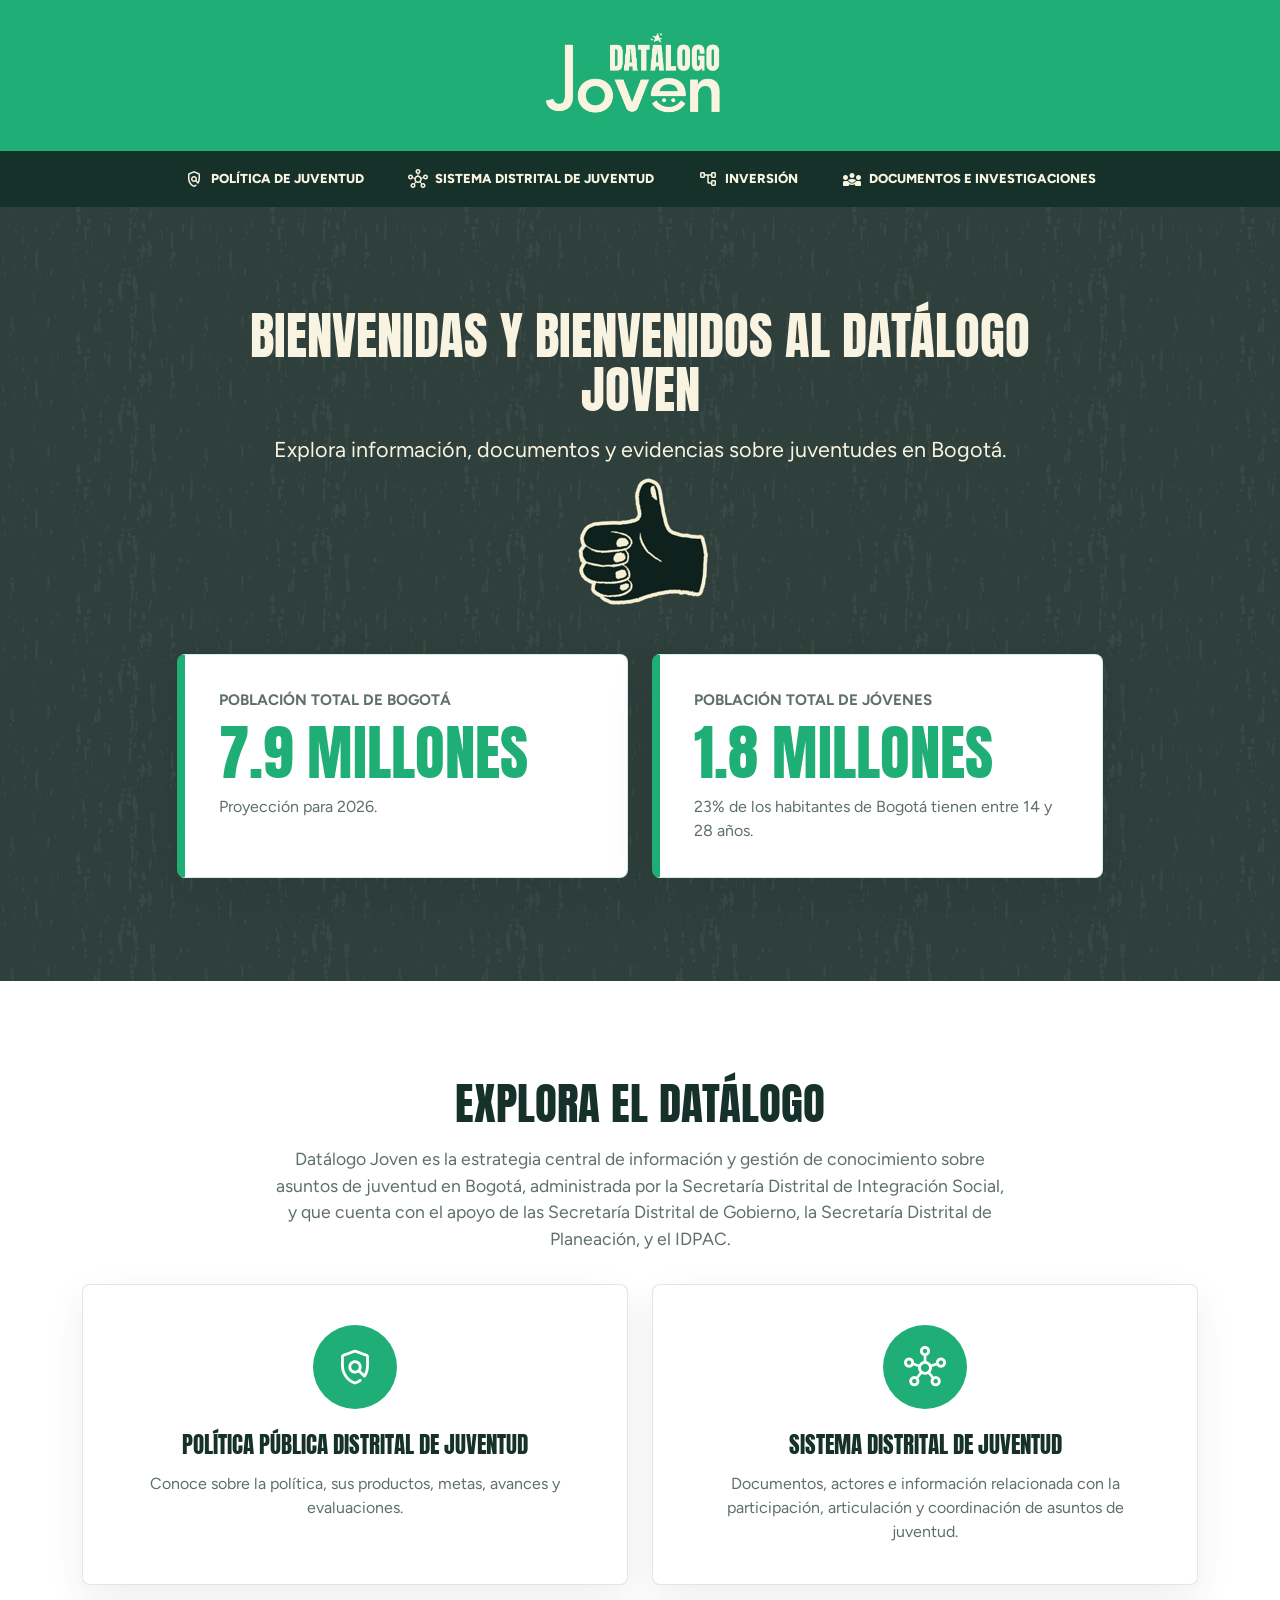
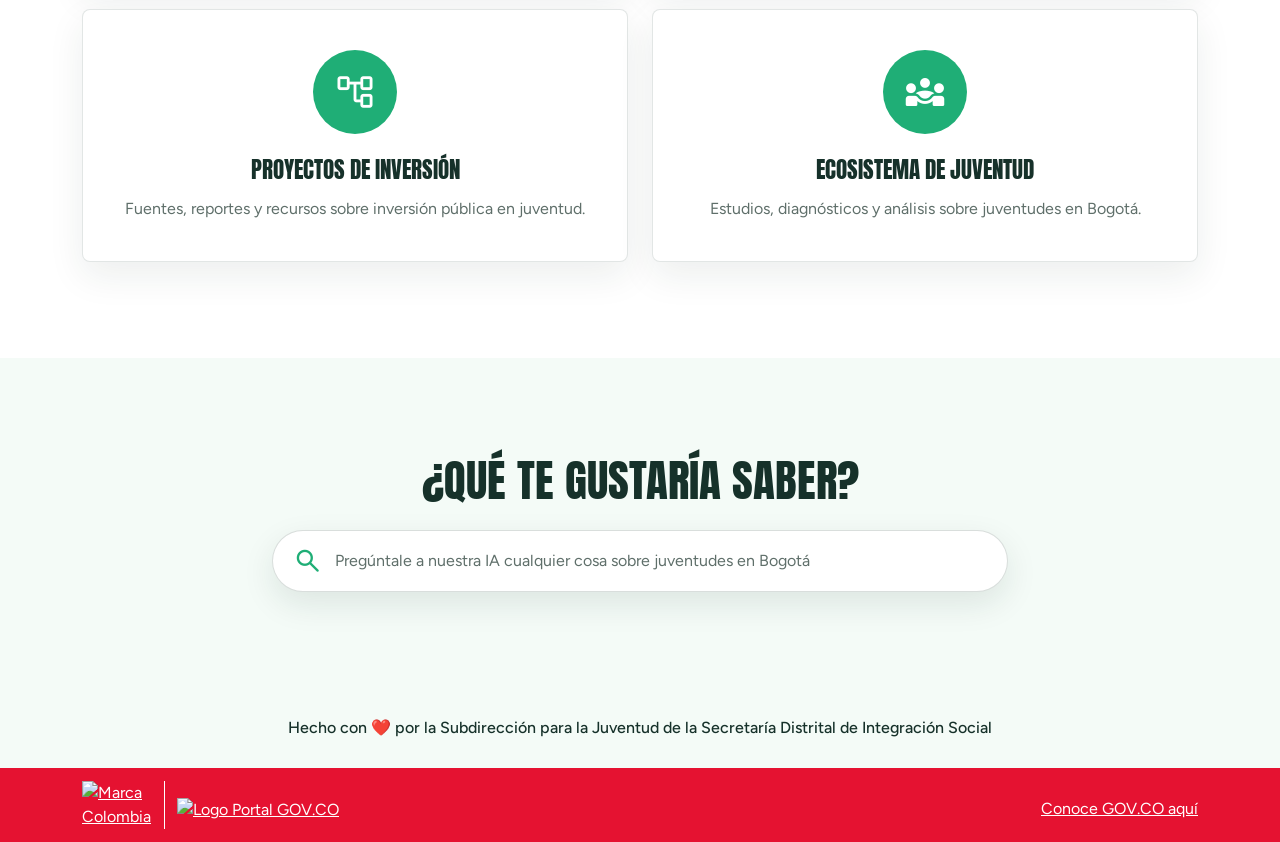
==== index.html @ 3a34937c "Cargue del Datálogo Actualizado a 10 de agosto de 2026 Contacto: @FelipeCalvo" ====
<!doctype html>
<html lang="es">
  <head>
    <meta charset="utf-8">
    <meta name="viewport" content="width=device-width, initial-scale=1">
    <title>Datálogo Joven</title>
    <link href="https://cdn.jsdelivr.net/npm/bootstrap@5.3.3/dist/css/bootstrap.min.css" rel="stylesheet">
    <link href="https://fonts.googleapis.com/css2?family=Material+Symbols+Rounded:opsz,wght,FILL,GRAD@24,400,0,0" rel="stylesheet">
    <link rel="stylesheet" href="css/styles.css">
  </head>
  <body>
    <div class="site-chrome">
    <nav class="navbar datalogo-navbar" aria-label="Navegación principal">
      <div class="container-fluid justify-content-center">
        <a class="navbar-brand datalogo-brand m-0" href="index.html" aria-label="Inicio Datálogo Joven">
          <img src="img/datalogo-joven-logo-o.png" alt="Datálogo Joven">
        </a>
      </div>
    </nav>

    <nav class="site-menu" aria-label="Secciones del Datálogo">
      <div class="container">
        <ul class="site-menu-list">
          <li>
            <a href="politica-publica-distrital-juventud.html">
              <span class="material-symbols-rounded" aria-hidden="true">policy</span>
              Política de Juventud
            </a>
          </li>
          <li>
            <a href="sistema-distrital-juventud.html">
              <span class="material-symbols-rounded" aria-hidden="true">hub</span>
              Sistema Distrital de Juventud
            </a>
          </li>
          <li>
            <a href="proyectos-inversion.html">
              <span class="material-symbols-rounded" aria-hidden="true">account_tree</span>
              Inversión
            </a>
          </li>
          <li>
            <a href="ecosistema-juventud.html">
              <span class="material-symbols-rounded" aria-hidden="true">diversity_3</span>
              Documentos e investigaciones
            </a>
          </li>
        </ul>
      </div>
    </nav>
    </div>

    <header class="site-header">
      <div class="container">
        <div class="row justify-content-center">
          <div class="col-12 col-lg-9 text-center">
            <h1>Bienvenidas y bienvenidos al Datálogo Joven</h1>
            <p class="header-lead">
              Explora información, documentos y evidencias sobre juventudes en Bogotá.
            </p>
			<img src="img/pulgar-arriba.png" alt="Datálogo Joven">
          </div>
        </div>
        <div class="row g-4 mt-2 justify-content-center">
          <div class="col-12 col-md-6 col-xl-5">
            <article class="figure-card">
              <span class="figure-label">Población total de Bogotá</span>
              <strong>7.9 millones</strong>
              <p>Proyección para 2026.</p>
            </article>
          </div>
          <div class="col-12 col-md-6 col-xl-5">
            <article class="figure-card">
              <span class="figure-label">Población total de jóvenes</span>
              <strong>1.8 millones</strong>
              <p>23% de los habitantes de Bogotá tienen entre 14 y 28 años.</p>
            </article>
          </div>
        </div>
      </div>
    </header>

    <main>
      <section class="explore-section">
        <div class="container">
          <div class="row justify-content-center">
            <div class="col-12 col-lg-8 text-center">
              <h2>Explora el Datálogo</h2>
              <p class="section-description">Datálogo Joven es la estrategia central de información y gestión de conocimiento sobre asuntos de juventud en Bogotá, administrada por la Secretaría Distrital de Integración Social, y que cuenta con el apoyo de las Secretaría Distrital de Gobierno, la Secretaría Distrital de Planeación, y el IDPAC.</p>
            </div>
          </div>
          <div class="row g-4 mt-2">
            <div class="col-12 col-md-6">
              <a class="explore-card-link" href="politica-publica-distrital-juventud.html">
                <article class="explore-card h-100">
                  <div class="icon-circle" aria-hidden="true">
                    <span class="material-symbols-rounded">policy</span>
                  </div>
                  <h3>Política Pública Distrital de Juventud</h3>
                  <p>Conoce sobre la política, sus productos, metas, avances y evaluaciones.</p>
                </article>
              </a>
            </div>
            <div class="col-12 col-md-6">
              <a class="explore-card-link" href="sistema-distrital-juventud.html">
                <article class="explore-card h-100">
                  <div class="icon-circle" aria-hidden="true">
                    <span class="material-symbols-rounded">hub</span>
                  </div>
                  <h3>Sistema Distrital de Juventud</h3>
                  <p>Documentos, actores e información relacionada con la participación, articulación y coordinación de asuntos de juventud.</p>
                </article>
              </a>
            </div>
            <div class="col-12 col-md-6">
              <a class="explore-card-link" href="proyectos-inversion.html">
                <article class="explore-card h-100">
                  <div class="icon-circle" aria-hidden="true">
                    <span class="material-symbols-rounded">account_tree</span>
                  </div>
                  <h3>Proyectos de inversión</h3>
                  <p>Fuentes, reportes y recursos sobre inversión pública en juventud.</p>
                </article>
              </a>
            </div>
            <div class="col-12 col-md-6">
              <a class="explore-card-link" href="ecosistema-juventud.html">
                <article class="explore-card h-100">
                  <div class="icon-circle" aria-hidden="true">
                    <span class="material-symbols-rounded">diversity_3</span>
                  </div>
                  <h3>Ecosistema de Juventud</h3>
                  <p>Estudios, diagnósticos y análisis sobre juventudes en Bogotá.</p>
                </article>
              </a>
            </div>
          </div>
        </div>
      </section>

      <section class="ask-section">
        <div class="container">
          <div class="row justify-content-center">
            <div class="col-12 col-lg-8 text-center">
              <h2>¿Qué te gustaría saber?</h2>
              <a class="search-link" href="#" aria-label="Pregúntale a nuestra IA cualquier cosa sobre juventudes en Bogotá">
                <span class="material-symbols-rounded" aria-hidden="true">search</span>
                <span class="search-placeholder">Pregúntale a nuestra IA cualquier cosa sobre juventudes en Bogotá</span>
              </a>
            </div>
          </div>
        </div>
      </section>
    </main>

    <section class="made-with-love">
      <div class="container text-center">
        <p>Hecho con ❤️ por la Subdirección para la Juventud de la Secretaría Distrital de Integración Social</p>
      </div>
    </section>

    <footer id="sp-footer" >

            <div class="container">
        <div class="container-inner">
      
  
<div class="row">
  <div id="sp-footer1" class="col-lg-12 "><div class="sp-column "><div class="sp-module "><div class="sp-module-content">
<div id="mod-custom122" class="mod-custom custom">
    <div class="container" style="padding: 1px 0;">
<div class="row">
<div class="col-md-1 hasTooltip" style="border-right: 1px solid white;" data-original-title="Logo del Portal Único del Estado Colombiano – GOV.CO "><a href="https://www.colombia.co/" target="_blank" rel="alternate noopener"><img data-src="https://servicios.sdis.gov.co/images/logos/marca_colombia.png" alt="Marca Colombia" width="60px" class="lazyload" /></a></div>
<div class="col-md-5" style="padding-top: 16px;"><a style="color: white;" href="https://www.gov.co" target="_blank" rel="noopener"><img data-src="https://servicios.sdis.gov.co/images/logos/header_govco.png" alt="Logo Portal GOV.CO" width="113" height="27" class="lazyload" /></a></div>
<div class="col-md-6" style="text-align: right; padding-top: 16px;"><a style="color: white;" href="https://www.gov.co" target="_blank" rel="noopener">Conoce GOV.CO aquí</a></div>
</div>
</div></div>
</div></div></div></div></div>
              </div>
      </div>
      
  </footer>

    <script src="https://cdn.jsdelivr.net/npm/bootstrap@5.3.3/dist/js/bootstrap.bundle.min.js"></script>
    <script src="js/main.js"></script>
  </body>
</html>
---- css/styles.css ----
@import url("https://fonts.googleapis.com/css2?family=Anton&family=Figtree:wght@400;500;600;700;800&display=swap");

:root {
  --datalogo-green: #1FAE76;
  --datalogo-ink: #16312a;
  --datalogo-muted: #5f6f6a;
  --datalogo-soft: #f4fbf7;
  --datalogo-yellow: #f6c945;
  --datalogo-red: #e51231;
}

* {
  box-sizing: border-box;
}

body {
  color: var(--datalogo-ink);
  font-family: "Figtree", Arial, Helvetica, sans-serif;
  margin: 0;
  background: #ffffff;
}

h1,
h2,
h3,
.figure-card strong {
  font-family: "Anton", Impact, sans-serif;
  font-weight: 400;
  letter-spacing: 0;
  text-transform: uppercase;
}

.site-chrome {
  position: sticky;
  top: 0;
  z-index: 1030;
}

.datalogo-navbar {
  background: var(--datalogo-green);
  box-shadow: 0 0 0 rgba(22, 49, 42, 0);
  min-height: 125px;
  position: relative;
  transition: min-height 220ms ease, box-shadow 220ms ease;
  will-change: min-height;
}

.datalogo-navbar.is-compact {
  box-shadow: 0 10px 28px rgba(22, 49, 42, 0.18);
  min-height: 93px;
}

.datalogo-brand {
  padding: 22px 16px;
  transition: padding 220ms ease;
  will-change: padding;
}

.datalogo-navbar.is-compact .datalogo-brand {
  padding-bottom: 10px;
  padding-top: 10px;
}

.datalogo-brand img {
  display: block;
  height: auto;
  max-height: 91px;
  max-width: min(364px, calc(100vw - 64px));
  transition: max-height 220ms ease, transform 220ms ease;
  will-change: max-height;
}

.datalogo-navbar.is-compact .datalogo-brand img {
  max-height: 70px;
}

.site-menu {
  background: var(--datalogo-ink);
  color: #f8f4e1;
}

.site-menu-list {
  align-items: center;
  display: flex;
  flex-wrap: wrap;
  gap: 0;
  justify-content: center;
  list-style: none;
  margin: 0;
  padding: 0;
}

.site-menu-list li {
  display: flex;
}

.site-menu a {
  align-items: center;
  color: #f8f4e1;
  display: inline-flex;
  font-family: "Figtree", Arial, Helvetica, sans-serif;
  font-size: 13px;
  font-weight: 800;
  gap: 0.45rem;
  justify-content: center;
  line-height: 1.15;
  padding: 18px 22px;
  text-align: center;
  text-decoration: none;
  text-transform: uppercase;
  transition: background-color 180ms ease, color 180ms ease;
}

.site-menu a:hover,
.site-menu a:focus {
  background: rgba(248, 244, 225, 0.12);
  color: #f8f4e1;
  outline: none;
}

.site-menu .material-symbols-rounded {
  font-size: 20px;
  line-height: 1;
}

.site-header {
  background-image: url("../img/patron-header.png");
  background-position: center;
  background-repeat: repeat;
  padding: clamp(56px, 8vw, 104px) 0;
}

.site-header h1 {
  font-size: clamp(2rem, 4vw, 4rem);
  line-height: 1.05;
  margin-bottom: 1rem;
  color: #F8F4E1;
}

.header-lead {
  color: #F8F4E1;
  font-size: clamp(1.05rem, 2vw, 1.35rem);
  margin: 0 auto;
  max-width: 760px;
}

.figure-card {
  background: #ffffff;
  border: 1px solid rgba(31, 174, 118, 0.2);
  border-left: 8px solid var(--datalogo-green);
  border-radius: 8px;
  box-shadow: 0 18px 45px rgba(22, 49, 42, 0.12);
  height: 100%;
  padding: clamp(22px, 4vw, 34px);
}

.figure-label {
  color: var(--datalogo-muted);
  display: block;
  font-size: 0.95rem;
  font-weight: 700;
  margin-bottom: 0.6rem;
  text-transform: uppercase;
}

.figure-card strong {
  color: var(--datalogo-green);
  display: block;
  font-size: clamp(2.1rem, 5vw, 3.8rem);
  font-weight: 400;
  line-height: 1;
  margin-bottom: 0.8rem;
}

.figure-card p {
  color: var(--datalogo-muted);
  margin: 0;
}

.explore-section,
.ask-section {
  padding: clamp(56px, 8vw, 96px) 0;
}

.explore-section {
  background: #ffffff;
}

.explore-section h2,
.ask-section h2 {
  font-size: clamp(1.9rem, 3.5vw, 3rem);
  margin-bottom: 1.4rem;
}

.section-description {
  color: var(--datalogo-muted);
  font-size: 1.1rem;
  margin: -0.4rem auto 0;
  max-width: 760px;
}

.explore-card {
  align-items: center;
  background: #ffffff;
  border: 1px solid rgba(22, 49, 42, 0.12);
  border-radius: 8px;
  box-shadow: 0 14px 36px rgba(22, 49, 42, 0.08);
  display: flex;
  flex-direction: column;
  padding: clamp(24px, 4vw, 40px);
  text-align: center;
  transition: transform 180ms ease, box-shadow 180ms ease;
}

.explore-card:hover {
  box-shadow: 0 18px 44px rgba(22, 49, 42, 0.14);
  transform: translateY(-4px);
}

.icon-circle {
  align-items: center;
  background: var(--datalogo-green);
  border-radius: 50%;
  color: #ffffff;
  display: inline-flex;
  height: 84px;
  justify-content: center;
  margin-bottom: 1.4rem;
  width: 84px;
}

.icon-circle .material-symbols-rounded {
  font-size: 42px;
  line-height: 1;
}

.explore-card h3 {
  font-size: clamp(1.2rem, 2vw, 1.45rem);
  margin-bottom: 0.8rem;
}

.explore-card p {
  color: var(--datalogo-muted);
  margin: 0;
  max-width: 480px;
}

.explore-card-link {
  color: inherit;
  display: block;
  height: 100%;
  text-decoration: none;
}

.explore-card-link:focus-visible {
  border-radius: 8px;
  outline: 3px solid rgba(31, 174, 118, 0.45);
  outline-offset: 4px;
}

.policy-header {
  background-image: url("../img/patron-morado.png");
}

.policy-header .row.g-4,
.sdj-header .row.g-4,
.investment-header .row.g-4,
.ecosystem-header .row.g-4 {
  max-width: 1040px;
  margin-left: auto;
  margin-right: auto;
}

.sdj-header {
  background-image: url("../img/patron-header-aguamarina.png");
}

.investment-header {
  background-image: url("../img/patron-naranja.png");
}

.ecosystem-header {
  background-image: url("../img/patron-rojo.png");
}

.policy-stat-card {
  min-height: 168px;
}

.policy-stat-card strong {
  font-size: clamp(1.75rem, 4vw, 3.15rem);
  overflow-wrap: anywhere;
}

.policy-info-section,
.policy-resources-section {
  padding: clamp(56px, 8vw, 96px) 0;
}

.policy-info-section {
  background: #ffffff;
}

.policy-copy-block {
  max-width: 980px;
  text-align: justify;
}

.policy-copy-block h3,
.resource-row h3 {
  font-size: clamp(1.45rem, 2.6vw, 2.2rem);
  margin-bottom: 0.8rem;
}

.policy-copy-block p,
.resource-row p {
  color: var(--datalogo-muted);
  font-size: 1.05rem;
  margin: 0;
}

.sdj-schema-image {
  display: block;
  height: auto;
  margin-top: 1rem;
  max-width: 100%;
  width: 100%;
}

.resource-row p {
  text-align: justify;
}

.resource-row p:has(a) {
  text-align: left;
}

.policy-objectives-block {
  max-width: 100%;
}

.policy-objectives-cards {
  display: grid;
  gap: 0.85rem;
  margin-top: 1.2rem;
}

.policy-objective-card {
  align-items: center;
  background: #ffffff;
  border: 1px solid rgba(22, 49, 42, 0.12);
  border-radius: 8px;
  box-shadow: 0 10px 26px rgba(22, 49, 42, 0.07);
  display: grid;
  gap: 1rem;
  grid-template-columns: 44px minmax(0, 1fr);
  padding: 1rem 1.15rem;
}

.objective-number {
  align-items: center;
  background: #000000;
  border-radius: 50%;
  color: #ffffff;
  display: inline-flex;
  font-family: "Figtree", Arial, Helvetica, sans-serif;
  font-size: 20px;
  font-weight: 800;
  height: 44px;
  justify-content: center;
  line-height: 1;
  width: 44px;
}

.policy-objective-card p {
  color: var(--datalogo-muted);
  font-size: 1.05rem;
  line-height: 1.42;
  margin: 0;
  max-width: none;
  text-align: left;
}

.policy-objective-card strong {
  color: var(--datalogo-ink);
  font-weight: 800;
}

.policy-resources-section {
  background: var(--datalogo-soft);
}

.resource-row {
  align-items: flex-start;
  background: #ffffff;
  border: 1px solid rgba(22, 49, 42, 0.1);
  border-radius: 8px;
  box-shadow: 0 12px 30px rgba(22, 49, 42, 0.08);
  display: flex;
  gap: 1rem;
  height: 100%;
  padding: clamp(20px, 3vw, 28px);
}

.resource-row-wide {
  height: auto;
}

.knowledge-section {
  background: #ffffff;
  padding: clamp(56px, 8vw, 96px) 0;
}

.dashboards-section {
  background: var(--datalogo-soft);
  padding: clamp(56px, 8vw, 96px) 0;
}

.dashboards-section h2 {
  font-size: clamp(1.9rem, 3.5vw, 3rem);
  margin-bottom: 1.4rem;
}

.dashboard-card {
  align-items: center;
  background: #ffffff;
  border: 1px solid rgba(22, 49, 42, 0.12);
  border-radius: 8px;
  box-shadow: 0 14px 36px rgba(22, 49, 42, 0.08);
  color: inherit;
  display: grid;
  gap: 1.2rem;
  grid-template-columns: 84px minmax(0, 1fr);
  height: 100%;
  padding: clamp(22px, 4vw, 34px);
  text-decoration: none;
  transition: transform 180ms ease, box-shadow 180ms ease;
}

.dashboard-card:hover,
.dashboard-card:focus {
  box-shadow: 0 18px 44px rgba(22, 49, 42, 0.14);
  color: inherit;
  transform: translateY(-4px);
}

.dashboard-card h3 {
  font-size: clamp(1.25rem, 2.2vw, 1.7rem);
  margin-bottom: 0.5rem;
}

.dashboard-card p {
  color: var(--datalogo-muted);
  margin: 0;
}

.knowledge-table {
  display: grid;
  gap: 1rem;
  margin-top: 2rem;
}

.knowledge-row {
  align-items: flex-start;
  background: #ffffff;
  border: 1px solid rgba(22, 49, 42, 0.12);
  border-radius: 8px;
  box-shadow: 0 12px 30px rgba(22, 49, 42, 0.08);
  display: grid;
  gap: 1.25rem;
  grid-template-columns: 170px minmax(0, 1fr);
  padding: clamp(18px, 3vw, 28px);
}

.knowledge-thumb {
  align-items: flex-start;
  display: flex;
  justify-content: center;
}

.knowledge-thumb img {
  border: 1px solid rgba(22, 49, 42, 0.12);
  border-radius: 6px;
  box-shadow: 0 10px 24px rgba(22, 49, 42, 0.12);
  height: auto;
  max-width: 100%;
}

.knowledge-content h3 {
  font-size: clamp(1.25rem, 2.2vw, 1.85rem);
  margin-bottom: 0.7rem;
}

.knowledge-meta {
  color: var(--datalogo-muted);
  display: flex;
  flex-wrap: wrap;
  gap: 0.4rem 1rem;
  margin-bottom: 0.8rem;
}

.knowledge-meta span {
  display: inline-flex;
}

.knowledge-ideas {
  color: var(--datalogo-muted);
  font-size: 1.02rem;
  line-height: 1.5;
  margin: 0;
  text-align: justify;
}

.tag-differential {
  background: var(--datalogo-green);
  border-radius: 999px;
  color: #ffffff;
  display: inline-flex;
  font-size: 0.88rem;
  font-weight: 800;
  margin-bottom: 0.8rem;
  padding: 0.35rem 0.75rem;
}

.repository-loading,
.repository-error {
  color: var(--datalogo-muted);
  margin: 0;
  text-align: center;
}

.resource-icon {
  align-items: center;
  background: var(--datalogo-green);
  border-radius: 50%;
  color: #ffffff;
  display: inline-flex;
  flex: 0 0 auto;
  height: 58px;
  justify-content: center;
  width: 58px;
}

.resource-icon .material-symbols-rounded {
  font-size: 30px;
}

.separador {
  display:block;
  height: 18px;
  clear: both;
}

.ask-section {
  background: var(--datalogo-soft);
}

.search-link {
  align-items: center;
  background: #ffffff;
  border: 1px solid rgba(22, 49, 42, 0.16);
  border-radius: 999px;
  box-shadow: 0 12px 32px rgba(22, 49, 42, 0.1);
  color: var(--datalogo-muted);
  display: flex;
  gap: 0.75rem;
  margin: 0 auto;
  max-width: 760px;
  min-height: 62px;
  padding: 0.9rem 1.25rem;
  text-align: left;
  text-decoration: none;
  transition: border-color 180ms ease, box-shadow 180ms ease;
}

.search-link:hover,
.search-link:focus {
  border-color: var(--datalogo-green);
  box-shadow: 0 14px 36px rgba(31, 174, 118, 0.18);
  color: var(--datalogo-ink);
  outline: none;
}

.search-link .material-symbols-rounded {
  color: var(--datalogo-green);
  flex: 0 0 auto;
  font-size: 30px;
}

.search-placeholder {
  overflow-wrap: anywhere;
}

.made-with-love {
  background: var(--datalogo-soft);
  color: var(--datalogo-ink);
  padding: 28px 0;
}

.made-with-love p {
  font-weight: 500;
  margin: 0;
}

#sp-footer {
  background-color: var(--datalogo-red);
  color: #ffffff;
  padding: 12px 0;
}

#sp-footer a {
  color: #ffffff;
}

#sp-footer img {
  height: auto;
  max-width: 100%;
}

@media (max-width: 767.98px) {
  .datalogo-navbar {
    min-height: 106px;
  }

  .datalogo-navbar.is-compact {
    min-height: 81px;
  }

  .datalogo-brand {
    padding-bottom: 18px;
    padding-top: 18px;
  }

  .datalogo-brand img {
    max-height: 73px;
  }

  .datalogo-navbar.is-compact .datalogo-brand img {
    max-height: 57px;
  }

  .site-header {
    padding-top: 48px;
  }

  .site-menu-list {
    align-items: stretch;
  }

  .site-menu a {
    flex: 1 1 100%;
    padding: 14px 12px;
  }

  .site-menu-list li {
    flex: 1 1 100%;
  }

  .figure-card {
    border-left-width: 6px;
  }

  .search-link {
    align-items: flex-start;
    border-radius: 28px;
    min-height: auto;
  }

  .policy-objective-card {
    grid-template-columns: 40px minmax(0, 1fr);
  }

  .objective-number {
    height: 40px;
    width: 40px;
  }

  .knowledge-row {
    grid-template-columns: 1fr;
  }

  .dashboard-card {
    grid-template-columns: 1fr;
    text-align: center;
  }

  .dashboard-card .icon-circle {
    margin-left: auto;
    margin-right: auto;
  }

  .knowledge-thumb {
    justify-content: flex-start;
  }

  .knowledge-thumb img {
    max-width: 150px;
  }

  #sp-footer .row {
    row-gap: 10px;
    text-align: center;
  }

  #sp-footer .col-md-1 {
    border-right: 0 !important;
  }

  #sp-footer .col-md-6 {
    text-align: center !important;
  }
}
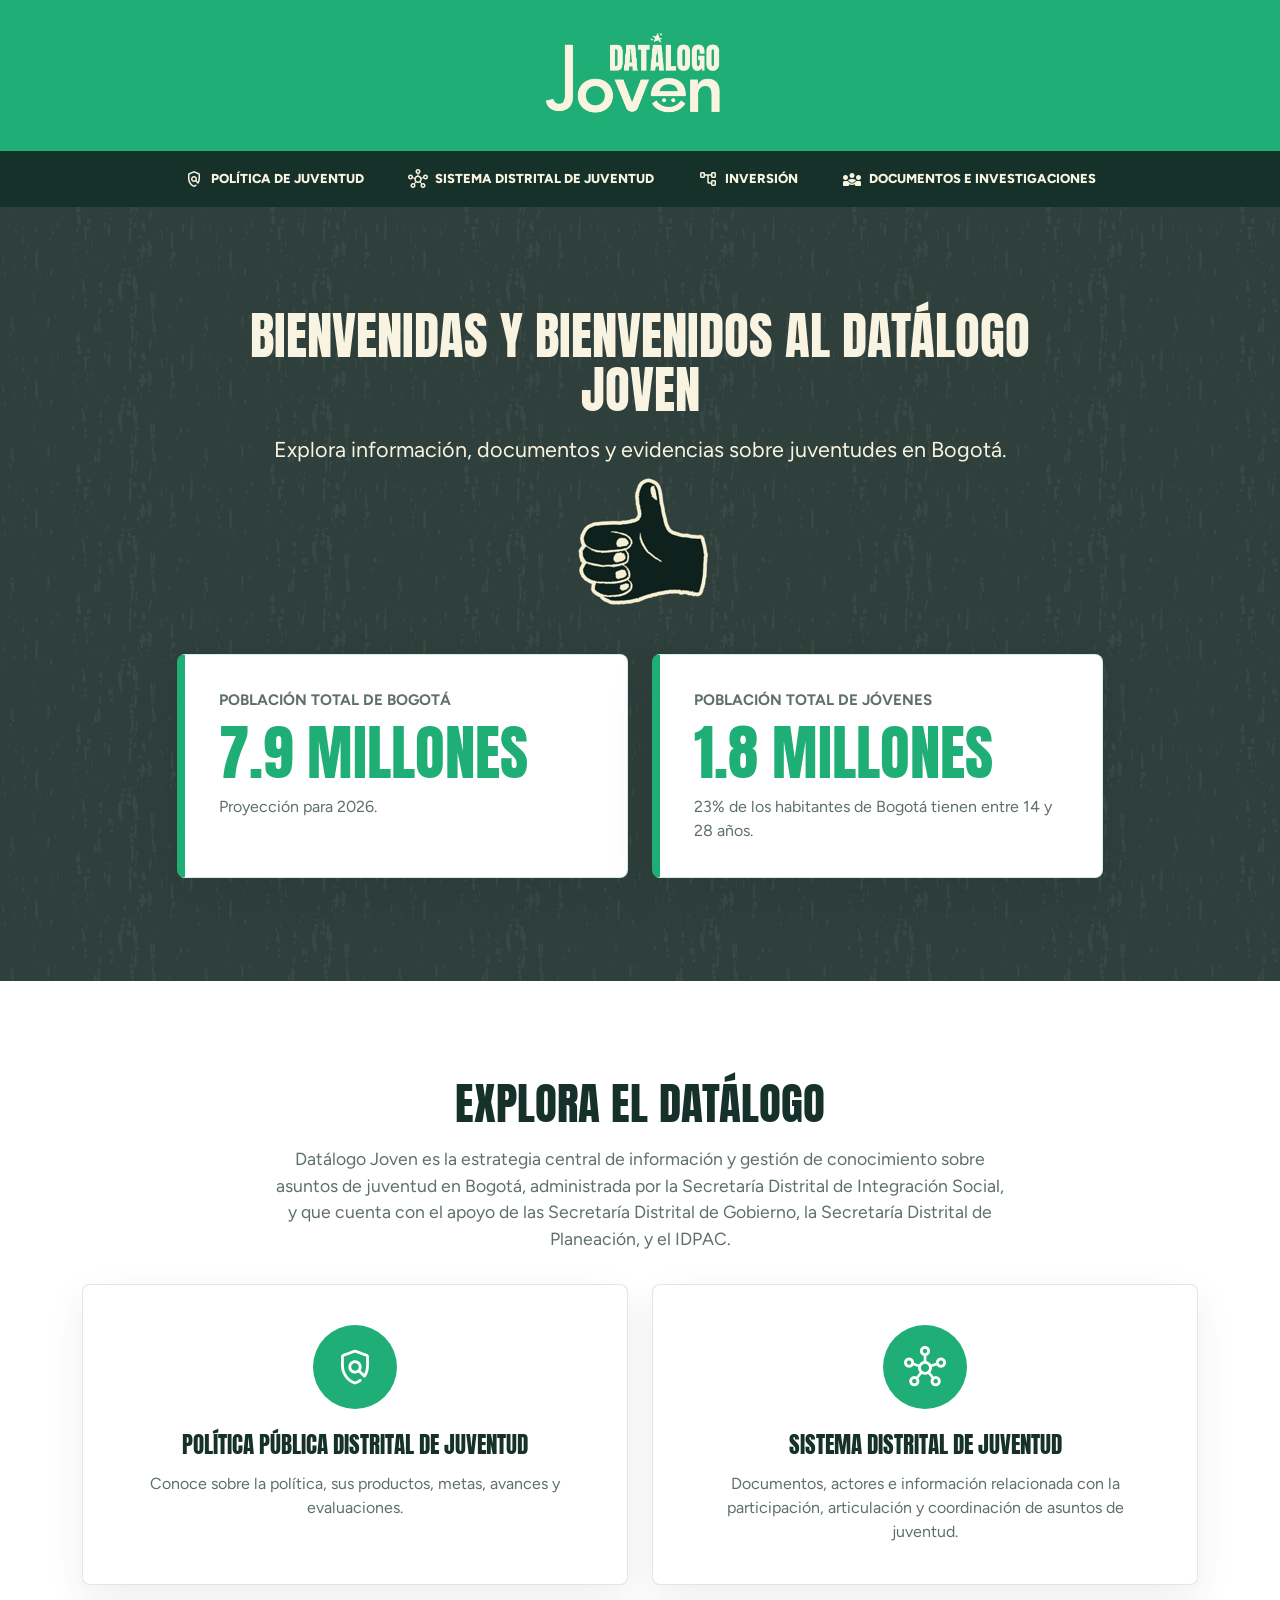
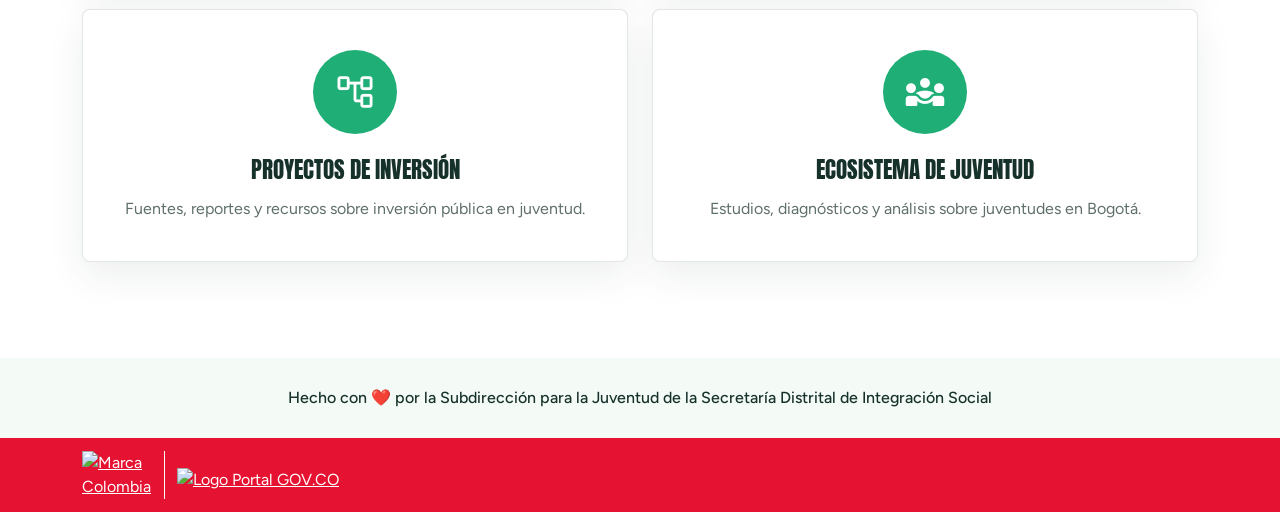
==== commit 2ee0f871: "quita chat y enlace govco" ====
--- a/index.html
+++ b/index.html
@@ -138,19 +138,6 @@
         </div>
       </section>
 
-      <section class="ask-section">
-        <div class="container">
-          <div class="row justify-content-center">
-            <div class="col-12 col-lg-8 text-center">
-              <h2>¿Qué te gustaría saber?</h2>
-              <a class="search-link" href="#" aria-label="Pregúntale a nuestra IA cualquier cosa sobre juventudes en Bogotá">
-                <span class="material-symbols-rounded" aria-hidden="true">search</span>
-                <span class="search-placeholder">Pregúntale a nuestra IA cualquier cosa sobre juventudes en Bogotá</span>
-              </a>
-            </div>
-          </div>
-        </div>
-      </section>
     </main>
 
     <section class="made-with-love">
@@ -172,7 +159,6 @@
 <div class="row">
 <div class="col-md-1 hasTooltip" style="border-right: 1px solid white;" data-original-title="Logo del Portal Único del Estado Colombiano – GOV.CO "><a href="https://www.colombia.co/" target="_blank" rel="alternate noopener"><img data-src="https://servicios.sdis.gov.co/images/logos/marca_colombia.png" alt="Marca Colombia" width="60px" class="lazyload" /></a></div>
 <div class="col-md-5" style="padding-top: 16px;"><a style="color: white;" href="https://www.gov.co" target="_blank" rel="noopener"><img data-src="https://servicios.sdis.gov.co/images/logos/header_govco.png" alt="Logo Portal GOV.CO" width="113" height="27" class="lazyload" /></a></div>
-<div class="col-md-6" style="text-align: right; padding-top: 16px;"><a style="color: white;" href="https://www.gov.co" target="_blank" rel="noopener">Conoce GOV.CO aquí</a></div>
 </div>
 </div></div>
 </div></div></div></div></div>
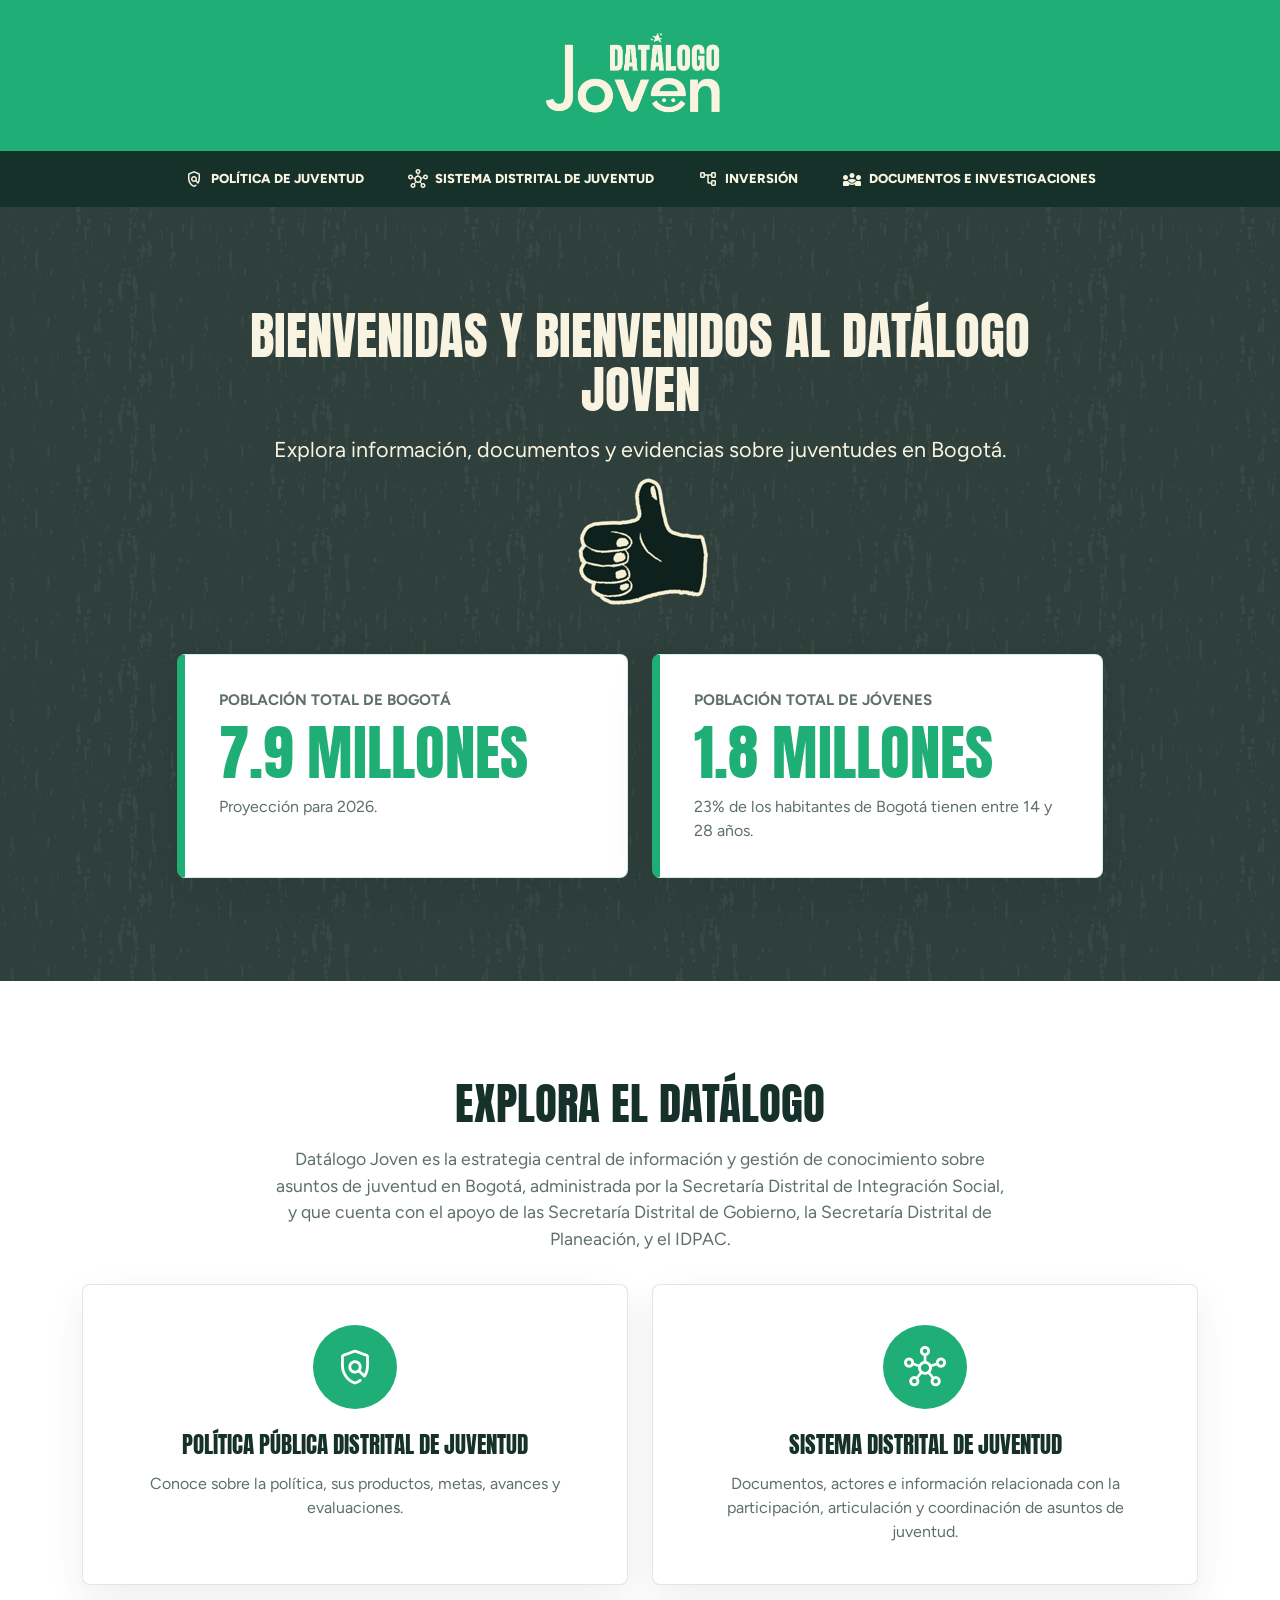
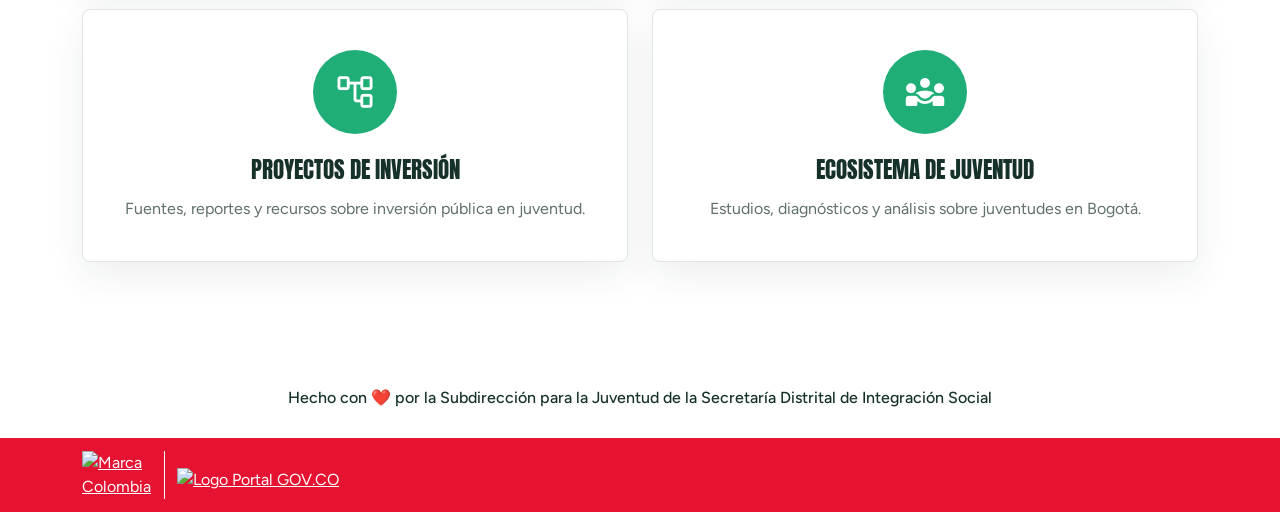
==== commit 7966e726: "reorganiza el sitio y rehace el esquema" ====
--- a/index.html
+++ b/index.html
@@ -22,25 +22,25 @@
       <div class="container">
         <ul class="site-menu-list">
           <li>
-            <a href="politica-publica-distrital-juventud.html">
+            <a href="html/politica-publica-distrital-juventud.html">
               <span class="material-symbols-rounded" aria-hidden="true">policy</span>
               Política de Juventud
             </a>
           </li>
           <li>
-            <a href="sistema-distrital-juventud.html">
+            <a href="html/sistema-distrital-juventud.html">
               <span class="material-symbols-rounded" aria-hidden="true">hub</span>
               Sistema Distrital de Juventud
             </a>
           </li>
           <li>
-            <a href="proyectos-inversion.html">
+            <a href="html/proyectos-inversion.html">
               <span class="material-symbols-rounded" aria-hidden="true">account_tree</span>
               Inversión
             </a>
           </li>
           <li>
-            <a href="ecosistema-juventud.html">
+            <a href="html/ecosistema-juventud.html">
               <span class="material-symbols-rounded" aria-hidden="true">diversity_3</span>
               Documentos e investigaciones
             </a>
@@ -91,7 +91,7 @@
           </div>
           <div class="row g-4 mt-2">
             <div class="col-12 col-md-6">
-              <a class="explore-card-link" href="politica-publica-distrital-juventud.html">
+              <a class="explore-card-link" href="html/politica-publica-distrital-juventud.html">
                 <article class="explore-card h-100">
                   <div class="icon-circle" aria-hidden="true">
                     <span class="material-symbols-rounded">policy</span>
@@ -102,7 +102,7 @@
               </a>
             </div>
             <div class="col-12 col-md-6">
-              <a class="explore-card-link" href="sistema-distrital-juventud.html">
+              <a class="explore-card-link" href="html/sistema-distrital-juventud.html">
                 <article class="explore-card h-100">
                   <div class="icon-circle" aria-hidden="true">
                     <span class="material-symbols-rounded">hub</span>
@@ -113,7 +113,7 @@
               </a>
             </div>
             <div class="col-12 col-md-6">
-              <a class="explore-card-link" href="proyectos-inversion.html">
+              <a class="explore-card-link" href="html/proyectos-inversion.html">
                 <article class="explore-card h-100">
                   <div class="icon-circle" aria-hidden="true">
                     <span class="material-symbols-rounded">account_tree</span>
@@ -124,7 +124,7 @@
               </a>
             </div>
             <div class="col-12 col-md-6">
-              <a class="explore-card-link" href="ecosistema-juventud.html">
+              <a class="explore-card-link" href="html/ecosistema-juventud.html">
                 <article class="explore-card h-100">
                   <div class="icon-circle" aria-hidden="true">
                     <span class="material-symbols-rounded">diversity_3</span>
@@ -140,7 +140,7 @@
 
     </main>
 
-    <section class="made-with-love">
+    <section class="made-with-love made-with-love-liso">
       <div class="container text-center">
         <p>Hecho con ❤️ por la Subdirección para la Juventud de la Secretaría Distrital de Integración Social</p>
       </div>
--- a/css/styles.css
+++ b/css/styles.css
@@ -1,4 +1,4 @@
-@import url("https://fonts.googleapis.com/css2?family=Anton&family=Figtree:wght@400;500;600;700;800&display=swap");
+@import url("https://fonts.googleapis.com/css2?family=Anton&family=Antonio:wght@700&family=Figtree:wght@400;500;600;700;800&display=swap");
 
 :root {
   --datalogo-green: #1FAE76;
@@ -186,6 +186,13 @@
   background: #ffffff;
 }
 
+/* Dentro de una seccion con textura, el bloque del titulo no debe pintar un
+   rectangulo blanco encima del grano */
+.policy-resources-section .explore-section,
+.dashboards-section .explore-section {
+  background: transparent;
+}
+
 .explore-section h2,
 .ask-section h2 {
   font-size: clamp(1.9rem, 3.5vw, 3rem);
@@ -325,6 +332,323 @@
   margin-top: 1rem;
   max-width: 100%;
   width: 100%;
+}
+
+/* Esquema del Sistema Distrital de Juventud.
+   Reemplaza la imagen anterior para que el texto sea legible y se pueda leer en
+   celular. Todas las cajas van con fondo oscuro y texto claro: los tonos medios
+   con texto oscuro aplanan el esquema. El sistema usa la gama del verde y las
+   otras instancias el morado de la paleta Distrito Joven. */
+.sdj-schema {
+  --sdj-gap: 26px;
+  --sdj-line: #b9c4c0;
+  --sdj-dark: #2f3e3c;
+  --sdj-green: #2f3e3c;
+  --sdj-green-soft: #14734e;
+  --sdj-purple: #663a93;
+  --sdj-purple-soft: #7a51a0;
+  margin: 1.5rem 0 0;
+}
+
+.sdj-tree {
+  column-gap: var(--sdj-gap);
+  display: grid;
+  grid-auto-rows: 1fr;
+  grid-template-columns: repeat(4, minmax(0, 1fr));
+  grid-template-rows: auto auto;
+  row-gap: 14px;
+}
+
+.sdj-group {
+  display: contents;
+}
+
+.sdj-box {
+  align-items: center;
+  border-radius: 8px;
+  display: flex;
+  font-size: 0.95rem;
+  justify-content: center;
+  line-height: 1.3;
+  margin: 0;
+  padding: 0.75rem 0.9rem;
+  text-align: center;
+}
+
+.sdj-box-root,
+.sdj-box-base {
+  background: var(--sdj-dark);
+  color: #f8f4e1;
+  font-family: "Antonio", "Figtree", Arial, sans-serif;
+  font-size: 1.05rem;
+  font-weight: 700;
+}
+
+.sdj-box-root {
+  grid-column: 1 / 4;
+  grid-row: 1;
+  justify-self: center;
+  min-width: 260px;
+}
+
+.sdj-box-head {
+  background: var(--sdj-green);
+  color: #ffffff;
+  font-family: "Antonio", "Figtree", Arial, sans-serif;
+  font-weight: 700;
+}
+
+.sdj-box-node {
+  background: var(--sdj-green-soft);
+  color: #ffffff;
+  font-weight: 600;
+}
+
+.sdj-box-other {
+  background: var(--sdj-purple);
+  color: #ffffff;
+}
+
+.sdj-box-other-node {
+  background: var(--sdj-purple-soft);
+  color: #ffffff;
+  font-weight: 600;
+}
+
+.sdj-box-base {
+  align-self: start;
+  grid-column: 1 / 4;
+  grid-row: 8;
+  margin-top: 18px;
+}
+
+.sdj-relation {
+  display: none;
+}
+
+/* Tronco: baja del nodo raiz y se reparte hacia los tres subsistemas */
+.sdj-trunk {
+  grid-column: 1 / 4;
+  grid-row: 2;
+  height: 26px;
+  position: relative;
+}
+
+.sdj-trunk::before,
+.sdj-trunk::after,
+.sdj-trunk span {
+  background: var(--sdj-line);
+  content: "";
+  position: absolute;
+}
+
+.sdj-trunk::before {
+  height: 2px;
+  left: calc((100% - 2 * var(--sdj-gap)) / 6);
+  right: calc((100% - 2 * var(--sdj-gap)) / 6);
+  top: 12px;
+}
+
+.sdj-trunk::after {
+  height: 12px;
+  left: calc(50% - 1px);
+  top: 0;
+  width: 2px;
+}
+
+.sdj-trunk span {
+  bottom: -14px;
+  top: 12px;
+  width: 2px;
+}
+
+.sdj-trunk span:nth-child(1) {
+  left: calc((100% - 2 * var(--sdj-gap)) / 6);
+}
+
+.sdj-trunk span:nth-child(2) {
+  left: calc(50% - 1px);
+}
+
+.sdj-trunk span:nth-child(3) {
+  right: calc((100% - 2 * var(--sdj-gap)) / 6);
+}
+
+.sdj-group-1 > * {
+  grid-column: 1;
+}
+
+.sdj-group-2 > * {
+  grid-column: 2;
+}
+
+.sdj-group-3 > * {
+  grid-column: 3;
+}
+
+.sdj-group-4 > * {
+  grid-column: 4;
+}
+
+.sdj-group > *:nth-child(1) {
+  grid-row: 3;
+}
+
+.sdj-group > *:nth-child(2) {
+  grid-row: 4;
+}
+
+.sdj-group > *:nth-child(3) {
+  grid-row: 5;
+}
+
+.sdj-group > *:nth-child(4) {
+  grid-row: 6;
+}
+
+.sdj-group > *:nth-child(5) {
+  grid-row: 7;
+}
+
+/* Ramas: linea vertical continua y una rama horizontal hacia cada instancia */
+.sdj-box-node,
+.sdj-box-other-node {
+  margin-left: 22px;
+  position: relative;
+}
+
+.sdj-box-node::before,
+.sdj-box-node::after,
+.sdj-box-other-node::before,
+.sdj-box-other-node::after {
+  background: var(--sdj-line);
+  content: "";
+  position: absolute;
+}
+
+.sdj-box-node::before,
+.sdj-box-other-node::before {
+  height: calc(100% + 14px);
+  left: -14px;
+  top: -14px;
+  width: 2px;
+}
+
+.sdj-last::before {
+  height: calc(50% + 14px);
+}
+
+.sdj-box-node::after,
+.sdj-box-other-node::after {
+  height: 2px;
+  left: -14px;
+  top: calc(50% - 1px);
+  width: 14px;
+}
+
+/* Instancias que se articulan con el Espacio Mixto: linea punteada hacia la izquierda */
+.sdj-box-other-node {
+  margin-left: 0;
+}
+
+.sdj-box-other-node::before,
+.sdj-box-other-node::after {
+  display: none;
+}
+
+.sdj-linked::after {
+  display: block;
+}
+
+.sdj-linked::after {
+  background: none;
+  border-top: 2px dashed var(--sdj-line);
+  height: 0;
+  left: calc(-1 * var(--sdj-gap));
+  width: var(--sdj-gap);
+}
+
+@media (max-width: 991.98px) {
+  .sdj-tree {
+    display: flex;
+    flex-direction: column;
+  }
+
+  .sdj-group {
+    display: block;
+    margin-top: 18px;
+  }
+
+  /* La barra del Sistema de Información cierra los tres subsistemas; las otras
+     instancias van despues, para no dar a entender que tambien las cubre */
+  .sdj-box-root {
+    order: 0;
+  }
+
+  .sdj-group-1 {
+    order: 1;
+  }
+
+  .sdj-group-2 {
+    order: 2;
+  }
+
+  .sdj-group-3 {
+    order: 3;
+  }
+
+  .sdj-box-base {
+    order: 4;
+  }
+
+  .sdj-group-4 {
+    order: 5;
+  }
+
+  .sdj-box-root,
+  .sdj-box-base {
+    min-width: 0;
+    width: 100%;
+  }
+
+  .sdj-box-node {
+    margin-left: 22px;
+    margin-top: 14px;
+  }
+
+  /* En celular las otras instancias no cuelgan de nada: la articulacion se
+     explica con una linea de texto dentro de la propia caja */
+  .sdj-box-other-node {
+    margin-left: 0;
+    margin-top: 14px;
+  }
+
+  .sdj-box-node,
+  .sdj-box-other-node {
+    justify-content: flex-start;
+    text-align: left;
+  }
+
+  .sdj-linked::after {
+    display: none;
+  }
+
+  .sdj-trunk {
+    display: none;
+  }
+
+  .sdj-relation {
+    display: block;
+    font-size: 0.82rem;
+    font-weight: 500;
+    margin-top: 0.2rem;
+    opacity: 0.85;
+  }
+
+  .sdj-box-other-node {
+    flex-direction: column;
+    align-items: flex-start;
+  }
 }
 
 .resource-row p {
@@ -387,7 +711,9 @@
 }
 
 .policy-resources-section {
-  background: var(--datalogo-soft);
+  background-color: #ffffff;
+  background-image: url("../img/patron-blanco.png");
+  background-repeat: repeat;
 }
 
 .resource-row {
@@ -412,7 +738,9 @@
 }
 
 .dashboards-section {
-  background: var(--datalogo-soft);
+  background-color: #ffffff;
+  background-image: url("../img/patron-blanco.png");
+  background-repeat: repeat;
   padding: clamp(56px, 8vw, 96px) 0;
 }
 
@@ -509,6 +837,20 @@
   line-height: 1.5;
   margin: 0;
   text-align: justify;
+}
+
+.knowledge-source {
+  color: var(--datalogo-green);
+  display: inline-block;
+  font-size: 0.95rem;
+  font-weight: 600;
+  margin-top: 0.6rem;
+  text-decoration: none;
+}
+
+.knowledge-source:hover,
+.knowledge-source:focus {
+  text-decoration: underline;
 }
 
 .tag-differential {
@@ -592,9 +934,16 @@
 }
 
 .made-with-love {
-  background: var(--datalogo-soft);
+  background-color: #ffffff;
+  background-image: url("../img/patron-blanco.png");
+  background-repeat: repeat;
   color: var(--datalogo-ink);
   padding: 28px 0;
+}
+
+/* En las paginas cuya ultima seccion es blanca, la franja tambien va lisa */
+.made-with-love-liso {
+  background-image: none;
 }
 
 .made-with-love p {
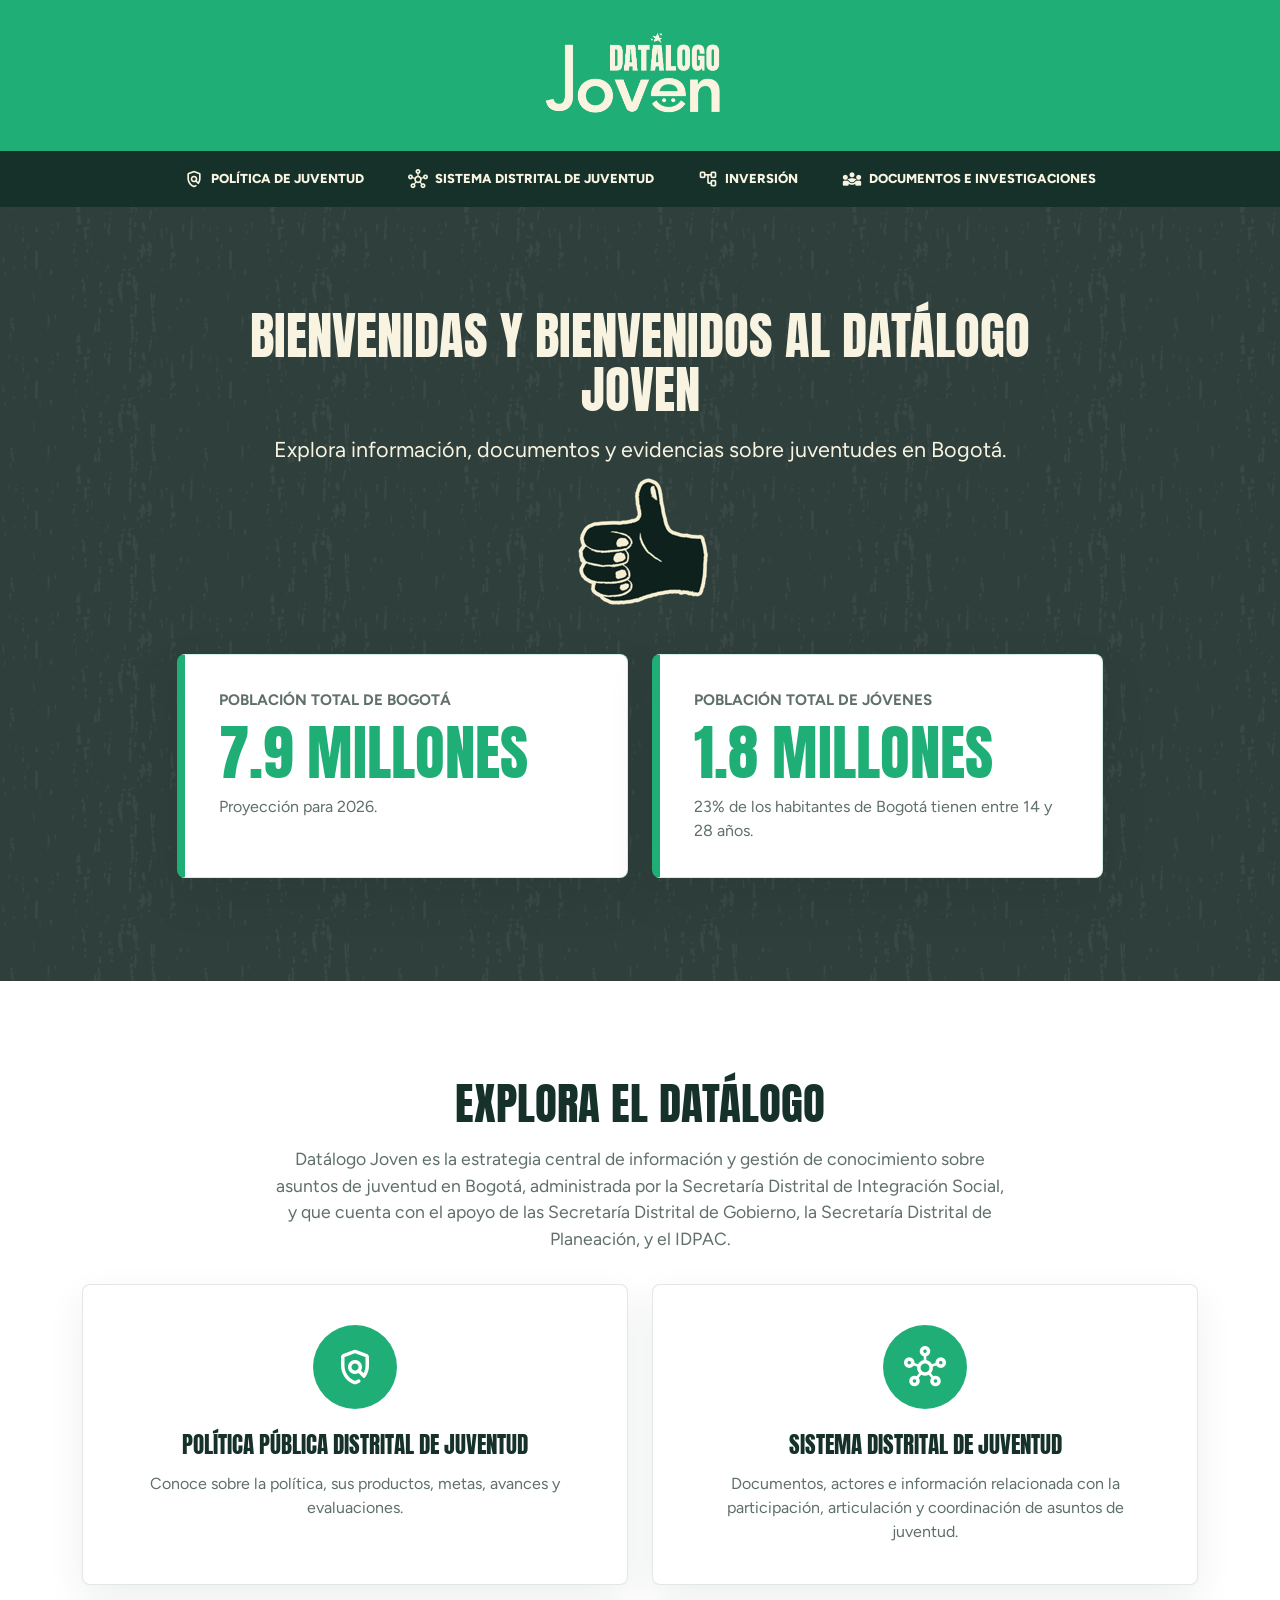
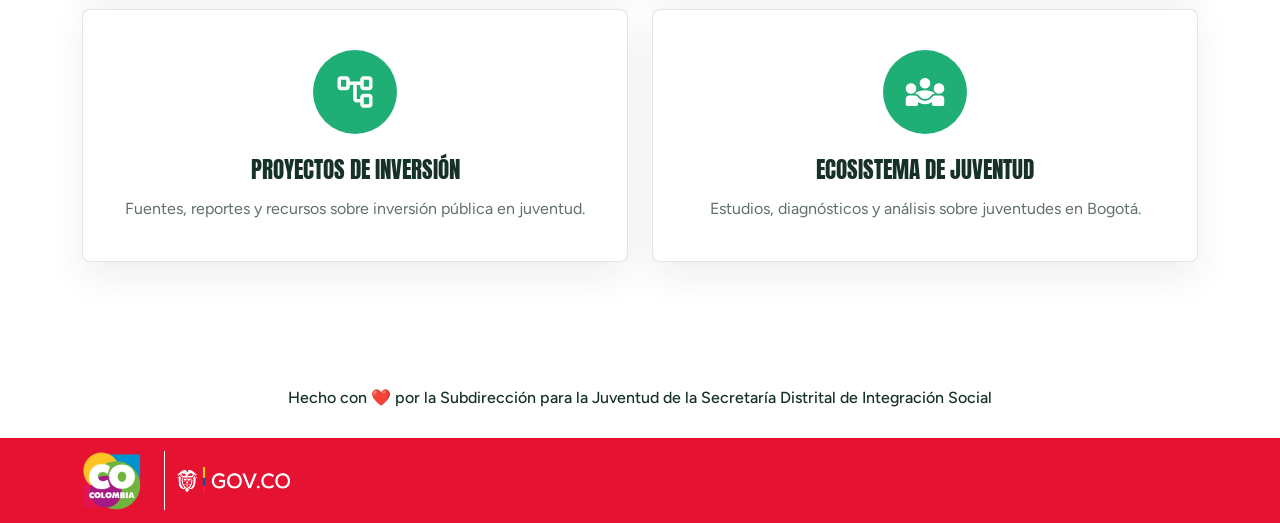
==== commit 3cf4fded: "empaqueta el sitio para que se publique sin depender de servicios externos" ====
--- a/index.html
+++ b/index.html
@@ -4,8 +4,8 @@
     <meta charset="utf-8">
     <meta name="viewport" content="width=device-width, initial-scale=1">
     <title>Datálogo Joven</title>
-    <link href="https://cdn.jsdelivr.net/npm/bootstrap@5.3.3/dist/css/bootstrap.min.css" rel="stylesheet">
-    <link href="https://fonts.googleapis.com/css2?family=Material+Symbols+Rounded:opsz,wght,FILL,GRAD@24,400,0,0" rel="stylesheet">
+    <link href="externos/bootstrap-5.3.3.min.css" rel="stylesheet">
+    <link href="externos/material-symbols.css" rel="stylesheet">
     <link rel="stylesheet" href="css/styles.css">
   </head>
   <body>
@@ -22,25 +22,25 @@
       <div class="container">
         <ul class="site-menu-list">
           <li>
-            <a href="html/politica-publica-distrital-juventud.html">
+            <a href="politica-publica-distrital-juventud.html">
               <span class="material-symbols-rounded" aria-hidden="true">policy</span>
               Política de Juventud
             </a>
           </li>
           <li>
-            <a href="html/sistema-distrital-juventud.html">
+            <a href="sistema-distrital-juventud.html">
               <span class="material-symbols-rounded" aria-hidden="true">hub</span>
               Sistema Distrital de Juventud
             </a>
           </li>
           <li>
-            <a href="html/proyectos-inversion.html">
+            <a href="proyectos-inversion.html">
               <span class="material-symbols-rounded" aria-hidden="true">account_tree</span>
               Inversión
             </a>
           </li>
           <li>
-            <a href="html/ecosistema-juventud.html">
+            <a href="ecosistema-juventud.html">
               <span class="material-symbols-rounded" aria-hidden="true">diversity_3</span>
               Documentos e investigaciones
             </a>
@@ -91,7 +91,7 @@
           </div>
           <div class="row g-4 mt-2">
             <div class="col-12 col-md-6">
-              <a class="explore-card-link" href="html/politica-publica-distrital-juventud.html">
+              <a class="explore-card-link" href="politica-publica-distrital-juventud.html">
                 <article class="explore-card h-100">
                   <div class="icon-circle" aria-hidden="true">
                     <span class="material-symbols-rounded">policy</span>
@@ -102,7 +102,7 @@
               </a>
             </div>
             <div class="col-12 col-md-6">
-              <a class="explore-card-link" href="html/sistema-distrital-juventud.html">
+              <a class="explore-card-link" href="sistema-distrital-juventud.html">
                 <article class="explore-card h-100">
                   <div class="icon-circle" aria-hidden="true">
                     <span class="material-symbols-rounded">hub</span>
@@ -113,7 +113,7 @@
               </a>
             </div>
             <div class="col-12 col-md-6">
-              <a class="explore-card-link" href="html/proyectos-inversion.html">
+              <a class="explore-card-link" href="proyectos-inversion.html">
                 <article class="explore-card h-100">
                   <div class="icon-circle" aria-hidden="true">
                     <span class="material-symbols-rounded">account_tree</span>
@@ -124,7 +124,7 @@
               </a>
             </div>
             <div class="col-12 col-md-6">
-              <a class="explore-card-link" href="html/ecosistema-juventud.html">
+              <a class="explore-card-link" href="ecosistema-juventud.html">
                 <article class="explore-card h-100">
                   <div class="icon-circle" aria-hidden="true">
                     <span class="material-symbols-rounded">diversity_3</span>
@@ -157,8 +157,8 @@
 <div id="mod-custom122" class="mod-custom custom">
     <div class="container" style="padding: 1px 0;">
 <div class="row">
-<div class="col-md-1 hasTooltip" style="border-right: 1px solid white;" data-original-title="Logo del Portal Único del Estado Colombiano – GOV.CO "><a href="https://www.colombia.co/" target="_blank" rel="alternate noopener"><img data-src="https://servicios.sdis.gov.co/images/logos/marca_colombia.png" alt="Marca Colombia" width="60px" class="lazyload" /></a></div>
-<div class="col-md-5" style="padding-top: 16px;"><a style="color: white;" href="https://www.gov.co" target="_blank" rel="noopener"><img data-src="https://servicios.sdis.gov.co/images/logos/header_govco.png" alt="Logo Portal GOV.CO" width="113" height="27" class="lazyload" /></a></div>
+<div class="col-md-1 hasTooltip" style="border-right: 1px solid white;" data-original-title="Logo del Portal Único del Estado Colombiano – GOV.CO "><a href="https://www.colombia.co/" target="_blank" rel="alternate noopener"><img data-src="img/marca-colombia-footer.png" alt="Marca Colombia" width="60px" class="lazyload" /></a></div>
+<div class="col-md-5" style="padding-top: 16px;"><a style="color: white;" href="https://www.gov.co" target="_blank" rel="noopener"><img data-src="img/logo-govco-footer.png" alt="Logo Portal GOV.CO" width="113" height="27" class="lazyload" /></a></div>
 </div>
 </div></div>
 </div></div></div></div></div>
@@ -167,7 +167,7 @@
       
   </footer>
 
-    <script src="https://cdn.jsdelivr.net/npm/bootstrap@5.3.3/dist/js/bootstrap.bundle.min.js"></script>
+    <script src="externos/bootstrap-5.3.3.bundle.min.js"></script>
     <script src="js/main.js"></script>
   </body>
 </html>
--- a/externos/material-symbols.css
+++ b/externos/material-symbols.css
@@ -0,0 +1,23 @@
+/* fallback */
+@font-face {
+  font-family: 'Material Symbols Rounded';
+  font-style: normal;
+  font-weight: 400;
+  src: url(fuentes/iconos-00.woff2) format('woff2');
+}
+
+.material-symbols-rounded {
+  font-family: 'Material Symbols Rounded';
+  font-weight: normal;
+  font-style: normal;
+  font-size: 24px;
+  line-height: 1;
+  letter-spacing: normal;
+  text-transform: none;
+  display: inline-block;
+  white-space: nowrap;
+  word-wrap: normal;
+  direction: ltr;
+  -webkit-font-feature-settings: 'liga';
+  -webkit-font-smoothing: antialiased;
+}
--- a/css/styles.css
+++ b/css/styles.css
@@ -1,4 +1,4 @@
-@import url("https://fonts.googleapis.com/css2?family=Anton&family=Antonio:wght@700&family=Figtree:wght@400;500;600;700;800&display=swap");
+@import url("../externos/tipografias.css");
 
 :root {
   --datalogo-green: #1FAE76;
@@ -853,6 +853,26 @@
   text-decoration: underline;
 }
 
+/* Cierre de la seccion de instancias: una linea de contacto sin caja. La
+   separacion es de espacio y no de filete, porque un filete de ancho completo
+   debajo de las tarjetas lee como el borde de una tarjeta vacia mas */
+.instancias-contacto {
+  color: var(--datalogo-muted);
+  font-size: 1.05rem;
+  margin: 2.75rem 0 0;
+}
+
+.instancias-contacto a {
+  color: var(--datalogo-green);
+  font-weight: 600;
+  text-decoration: none;
+}
+
+.instancias-contacto a:hover,
+.instancias-contacto a:focus {
+  text-decoration: underline;
+}
+
 .tag-differential {
   background: var(--datalogo-green);
   border-radius: 999px;
